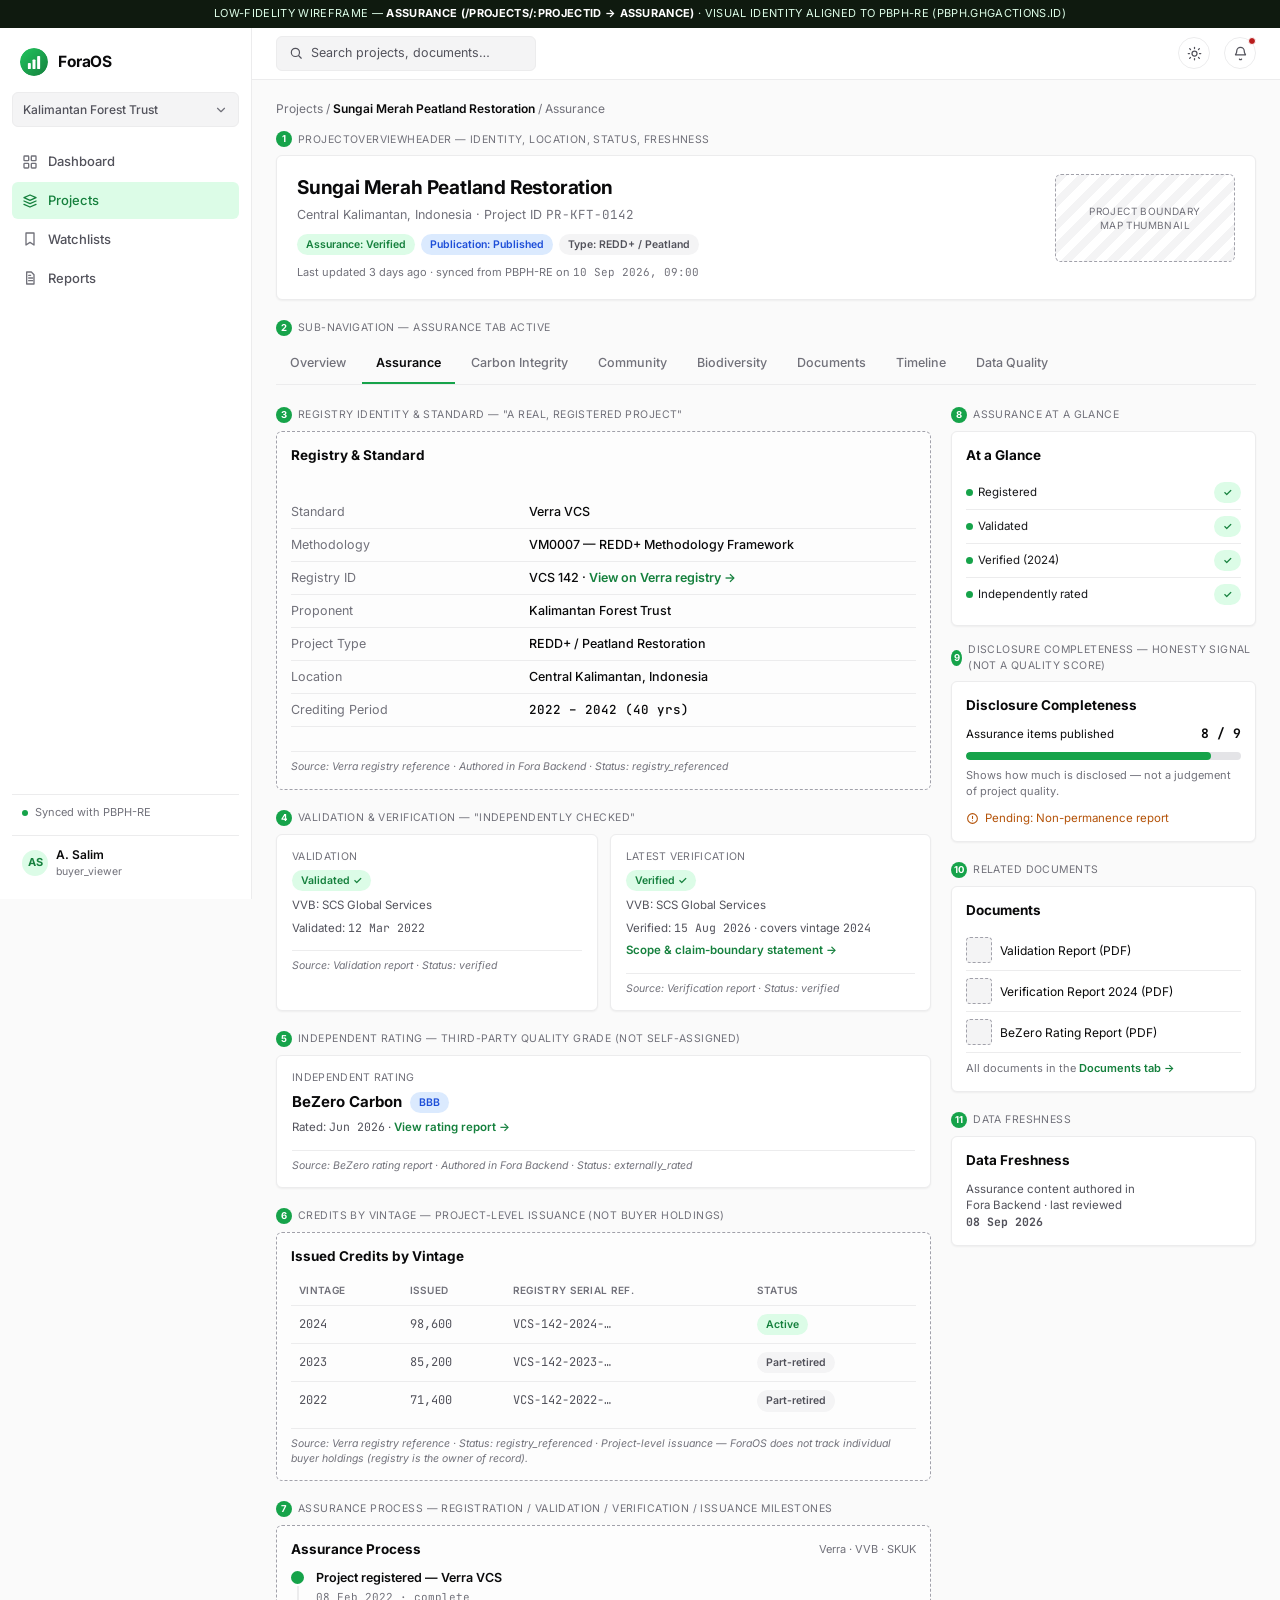
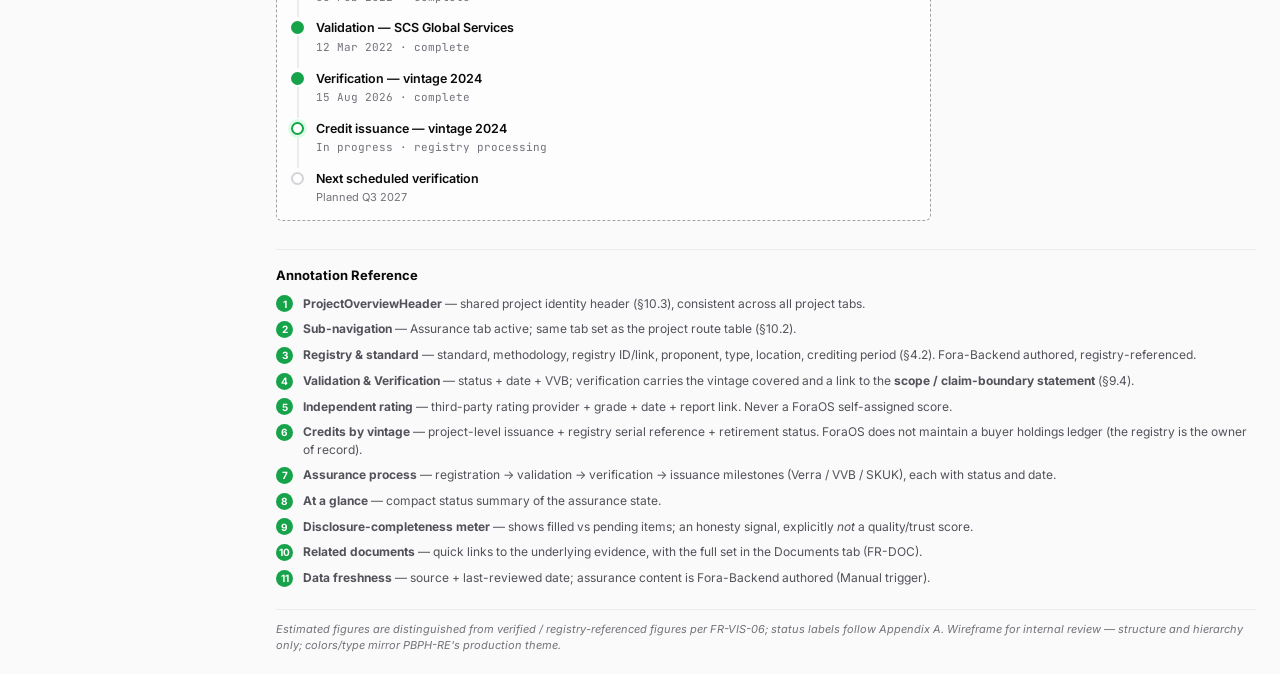
==== assurance.html @ b7bf6616 "chore: baseline prototype before watchlist feature" ====
<!DOCTYPE html>
<html lang="en">
<head>
<meta charset="UTF-8">
<meta name="viewport" content="width=device-width, initial-scale=1.0">
<title>Wireframe — Assurance | ForaOS Buyer Platform</title>
<link rel="icon" type="image/svg+xml" href="data:image/svg+xml,%3Csvg%20xmlns%3D%22http%3A//www.w3.org/2000/svg%22%20viewBox%3D%220%200%2032%2032%22%3E%3Ccircle%20cx%3D%2216%22%20cy%3D%2216%22%20r%3D%2216%22%20fill%3D%22%2316a34a%22/%3E%3Crect%20x%3D%229%22%20y%3D%2217%22%20width%3D%223.4%22%20height%3D%227%22%20rx%3D%221%22%20fill%3D%22%23fff%22/%3E%3Crect%20x%3D%2214.3%22%20y%3D%2213%22%20width%3D%223.4%22%20height%3D%2211%22%20rx%3D%221%22%20fill%3D%22%23fff%22/%3E%3Crect%20x%3D%2219.6%22%20y%3D%229%22%20width%3D%223.4%22%20height%3D%2215%22%20rx%3D%221%22%20fill%3D%22%23fff%22/%3E%3C/svg%3E">
<link rel="preconnect" href="https://fonts.googleapis.com">
<link rel="preconnect" href="https://fonts.gstatic.com" crossorigin>
<link href="https://fonts.googleapis.com/css2?family=Inter:wght@400;500;600;700&family=JetBrains+Mono:wght@400;500;600&display=swap" rel="stylesheet">
<link rel="stylesheet" href="./style.css">
</head>
<body>

<div class="wf-chrome-note">Low-fidelity wireframe &mdash; <strong>Assurance (/projects/:projectId &rarr; Assurance)</strong> &middot; visual identity aligned to PBPH-RE (pbph.ghgactions.id)</div>

<div class="shell">
  <aside class="sidebar">
    <div class="sidebar-brand">
      <svg class="brand-mark" viewBox="0 0 32 32" aria-label="ForaOS">
        <defs>
          <linearGradient id="mark3" x1="0" y1="0" x2="1" y2="1">
            <stop offset="0" stop-color="#22c55e"/>
            <stop offset="1" stop-color="#15803d"/>
          </linearGradient>
        </defs>
        <circle cx="16" cy="16" r="16" fill="url(#mark3)"/>
        <rect x="9" y="17" width="3.4" height="7" rx="1" fill="#fff"/>
        <rect x="14.3" y="13" width="3.4" height="11" rx="1" fill="#fff"/>
        <rect x="19.6" y="9" width="3.4" height="15" rx="1" fill="#fff"/>
      </svg>
      <div class="wordmark">ForaOS</div>
    </div>

    <div class="org-switch">
      Kalimantan Forest Trust
      <svg viewBox="0 0 24 24" fill="none" stroke="currentColor" stroke-width="2" stroke-linecap="round" stroke-linejoin="round"><path d="M6 9l6 6 6-6"/></svg>
    </div>

    <nav class="sidebar-nav">
      <a href="index.html">
        <svg viewBox="0 0 24 24" fill="none" stroke="currentColor" stroke-width="2" stroke-linecap="round" stroke-linejoin="round"><rect x="3" y="3" width="7" height="7" rx="1"/><rect x="14" y="3" width="7" height="7" rx="1"/><rect x="3" y="14" width="7" height="7" rx="1"/><rect x="14" y="14" width="7" height="7" rx="1"/></svg>
        Dashboard
      </a>
      <a class="active" href="project-overview.html">
        <svg viewBox="0 0 24 24" fill="none" stroke="currentColor" stroke-width="2" stroke-linecap="round" stroke-linejoin="round"><path d="M3 7l9-4 9 4-9 4-9-4z"/><path d="M3 12l9 4 9-4"/><path d="M3 17l9 4 9-4"/></svg>
        Projects
      </a>
      <a href="#">
        <svg viewBox="0 0 24 24" fill="none" stroke="currentColor" stroke-width="2" stroke-linecap="round" stroke-linejoin="round"><path d="M6 3h12v18l-6-4-6 4V3z"/></svg>
        Watchlists
      </a>
      <a href="#">
        <svg viewBox="0 0 24 24" fill="none" stroke="currentColor" stroke-width="2" stroke-linecap="round" stroke-linejoin="round"><path d="M7 3h7l4 4v14H7V3z"/><path d="M10 12h6M10 16h6M10 8h3"/></svg>
        Reports
      </a>
    </nav>

    <div class="sidebar-spacer"></div>

    <div class="sidebar-sync"><span class="pulse"></span> Synced with PBPH-RE</div>
    <div class="sidebar-user">
      <div class="avatar">AS</div>
      <div>
        <div class="who">A. Salim</div>
        <div class="role">buyer_viewer</div>
      </div>
    </div>
  </aside>

  <div class="main">
    <div class="topbar-slim">
      <div class="search-box">
        <svg viewBox="0 0 24 24" fill="none" stroke="currentColor" stroke-width="2" stroke-linecap="round" stroke-linejoin="round"><circle cx="11" cy="11" r="7"/><path d="M21 21l-4.3-4.3"/></svg>
        Search projects, documents…
      </div>
      <div class="topbar-right">
        <button class="icon-btn" id="theme-toggle" type="button" aria-label="Toggle dark mode" onclick="document.documentElement.classList.toggle('dark')" style="background:none;padding:0;font:inherit;">
          <svg viewBox="0 0 24 24" fill="none" stroke="currentColor" stroke-width="2" stroke-linecap="round" stroke-linejoin="round"><circle cx="12" cy="12" r="4"/><path d="M12 2v2M12 20v2M4.2 4.2l1.4 1.4M18.4 18.4l1.4 1.4M2 12h2M20 12h2M4.2 19.8l1.4-1.4M18.4 5.6l1.4-1.4"/></svg>
        </button>
        <div class="icon-btn">
          <svg viewBox="0 0 24 24" fill="none" stroke="currentColor" stroke-width="2" stroke-linecap="round" stroke-linejoin="round"><path d="M18 8a6 6 0 10-12 0c0 4-2 5-2 6h16c0-1-2-2-2-6z"/><path d="M10.3 21a2 2 0 003.4 0"/></svg>
          <span class="dot"></span>
        </div>
      </div>
    </div>

    <main class="page">

      <div class="breadcrumb">Projects / <span class="cur">Sungai Merah Peatland Restoration</span> / Assurance</div>

      <div class="wf-tag"><span class="badge">1</span> ProjectOverviewHeader — identity, location, status, freshness</div>
      <div class="ov-header">
        <div style="flex:1;">
          <div class="name">Sungai Merah Peatland Restoration</div>
          <div class="loc">Central Kalimantan, Indonesia &middot; Project ID <span class="mono">PR-KFT-0142</span></div>
          <div class="badge-row">
            <span class="chip good">Assurance: Verified</span>
            <span class="chip info">Publication: Published</span>
            <span class="chip neutral">Type: REDD+ / Peatland</span>
          </div>
          <div class="meta">Last updated 3 days ago &middot; synced from PBPH-RE on <span class="mono">10 Sep 2026, 09:00</span></div>
        </div>
        <div class="hero-thumb">Project boundary<br>map thumbnail</div>
      </div>

      <div class="wf-tag"><span class="badge">2</span> Sub-navigation — Assurance tab active</div>
      <nav class="tabs">
        <a href="project-overview.html">Overview</a>
        <a class="active" href="assurance.html">Assurance</a>
        <a href="carbon-integrity.html">Carbon Integrity</a>
        <a href="community.html">Community</a>
        <a href="biodiversity.html">Biodiversity</a>
        <a href="documents.html">Documents</a>
        <a href="timeline.html">Timeline</a>
        <a href="data-quality.html">Data Quality</a>
      </nav>

      <div class="layout-2col">
        <!-- main column -->
        <div class="stack">

          <!-- Registry & standard -->
          <div>
            <div class="wf-tag"><span class="badge">3</span> Registry identity &amp; standard — "a real, registered project"</div>
            <div class="frame stack">
              <div class="section-title">Registry &amp; Standard</div>
              <table class="facts-table">
                <tr><td class="k">Standard</td><td class="v">Verra VCS</td></tr>
                <tr><td class="k">Methodology</td><td class="v">VM0007 — REDD+ Methodology Framework</td></tr>
                <tr><td class="k">Registry ID</td><td class="v">VCS 142 &middot; <span class="link" style="color:var(--accent-text);font-weight:600;">View on Verra registry →</span></td></tr>
                <tr><td class="k">Proponent</td><td class="v">Kalimantan Forest Trust</td></tr>
                <tr><td class="k">Project Type</td><td class="v">REDD+ / Peatland Restoration</td></tr>
                <tr><td class="k">Location</td><td class="v">Central Kalimantan, Indonesia</td></tr>
                <tr><td class="k">Crediting Period</td><td class="v mono">2022 – 2042 (40 yrs)</td></tr>
              </table>
              <div class="src-line">Source: Verra registry reference &middot; Authored in Fora Backend &middot; Status: registry_referenced</div>
            </div>
          </div>

          <!-- Validation & verification -->
          <div>
            <div class="wf-tag"><span class="badge">4</span> Validation &amp; Verification — "independently checked"</div>
            <div class="assr-grid">
              <div class="assr-card">
                <div class="assr-label">Validation</div>
                <div class="assr-value"><span class="chip good">Validated ✓</span></div>
                <div class="assr-sub">VVB: SCS Global Services</div>
                <div class="assr-sub">Validated: <span class="mono">12 Mar 2022</span></div>
                <div class="src-line">Source: Validation report &middot; Status: verified</div>
              </div>
              <div class="assr-card">
                <div class="assr-label">Latest Verification</div>
                <div class="assr-value"><span class="chip good">Verified ✓</span></div>
                <div class="assr-sub">VVB: SCS Global Services</div>
                <div class="assr-sub">Verified: <span class="mono">15 Aug 2026</span> &middot; covers vintage <span class="mono">2024</span></div>
                <div class="assr-sub"><span class="link" style="color:var(--accent-text);font-weight:600;">Scope &amp; claim-boundary statement →</span></div>
                <div class="src-line">Source: Verification report &middot; Status: verified</div>
              </div>
            </div>
          </div>

          <!-- Rating -->
          <div>
            <div class="wf-tag"><span class="badge">5</span> Independent rating — third-party quality grade (not self-assigned)</div>
            <div class="assr-card">
              <div class="assr-label">Independent Rating</div>
              <div class="assr-value">BeZero Carbon <span class="chip info">BBB</span></div>
              <div class="assr-sub">Rated: <span class="mono">Jun 2026</span> &middot; <span class="link" style="color:var(--accent-text);font-weight:600;">View rating report →</span></div>
              <div class="src-line">Source: BeZero rating report &middot; Authored in Fora Backend &middot; Status: externally_rated</div>
            </div>
          </div>

          <!-- Credits by vintage -->
          <div>
            <div class="wf-tag"><span class="badge">6</span> Credits by vintage — project-level issuance (not buyer holdings)</div>
            <div class="frame">
              <div class="section-title">Issued Credits by Vintage</div>
              <table class="data-table">
                <thead>
                  <tr><th>Vintage</th><th>Issued</th><th>Registry serial ref.</th><th>Status</th></tr>
                </thead>
                <tbody>
                  <tr><td class="mono">2024</td><td class="mono">98,600</td><td class="mono">VCS-142-2024-…</td><td><span class="chip good">Active</span></td></tr>
                  <tr><td class="mono">2023</td><td class="mono">85,200</td><td class="mono">VCS-142-2023-…</td><td><span class="chip neutral">Part-retired</span></td></tr>
                  <tr><td class="mono">2022</td><td class="mono">71,400</td><td class="mono">VCS-142-2022-…</td><td><span class="chip neutral">Part-retired</span></td></tr>
                </tbody>
              </table>
              <div class="src-line">Source: Verra registry reference &middot; Status: registry_referenced &middot; Project-level issuance — ForaOS does not track individual buyer holdings (registry is the owner of record).</div>
            </div>
          </div>

          <!-- Assurance process -->
          <div>
            <div class="wf-tag"><span class="badge">7</span> Assurance process — registration / validation / verification / issuance milestones</div>
            <div class="frame">
              <div class="section-title">Assurance Process <span class="hint">Verra · VVB · SKUK</span></div>
              <div class="proc">
                <div class="proc-step">
                  <div class="proc-rail"><span class="proc-dot"></span><span class="proc-line"></span></div>
                  <div class="proc-body"><div class="proc-title">Project registered — Verra VCS</div><div class="proc-meta mono">08 Feb 2022 · complete</div></div>
                </div>
                <div class="proc-step">
                  <div class="proc-rail"><span class="proc-dot"></span><span class="proc-line"></span></div>
                  <div class="proc-body"><div class="proc-title">Validation — SCS Global Services</div><div class="proc-meta mono">12 Mar 2022 · complete</div></div>
                </div>
                <div class="proc-step">
                  <div class="proc-rail"><span class="proc-dot"></span><span class="proc-line"></span></div>
                  <div class="proc-body"><div class="proc-title">Verification — vintage 2024</div><div class="proc-meta mono">15 Aug 2026 · complete</div></div>
                </div>
                <div class="proc-step">
                  <div class="proc-rail"><span class="proc-dot active"></span><span class="proc-line"></span></div>
                  <div class="proc-body"><div class="proc-title">Credit issuance — vintage 2024</div><div class="proc-meta mono">In progress · registry processing</div></div>
                </div>
                <div class="proc-step">
                  <div class="proc-rail"><span class="proc-dot pending"></span><span class="proc-line"></span></div>
                  <div class="proc-body"><div class="proc-title">Next scheduled verification</div><div class="proc-meta">Planned Q3 2027</div></div>
                </div>
              </div>
            </div>
          </div>

        </div>

        <!-- sidebar -->
        <div class="stack">

          <div>
            <div class="wf-tag"><span class="badge">8</span> Assurance at a glance</div>
            <div class="panel">
              <div class="section-title">At a Glance</div>
              <table class="fresh-table">
                <tr><td class="pkg"><span class="status-dot good"></span>Registered</td><td class="stamp"><span class="chip good">✓</span></td></tr>
                <tr><td class="pkg"><span class="status-dot good"></span>Validated</td><td class="stamp"><span class="chip good">✓</span></td></tr>
                <tr><td class="pkg"><span class="status-dot good"></span>Verified (2024)</td><td class="stamp"><span class="chip good">✓</span></td></tr>
                <tr><td class="pkg"><span class="status-dot good"></span>Independently rated</td><td class="stamp"><span class="chip good">✓</span></td></tr>
              </table>
            </div>
          </div>

          <div>
            <div class="wf-tag"><span class="badge">9</span> Disclosure completeness — honesty signal (not a quality score)</div>
            <div class="panel">
              <div class="section-title">Disclosure Completeness</div>
              <div class="meter">
                <div class="meter-head"><span>Assurance items published</span><span class="count mono">8 / 9</span></div>
                <div class="meter-track"><div class="meter-fill" style="width:89%;"></div></div>
                <div class="meter-note">Shows how much is disclosed — not a judgement of project quality.</div>
                <div class="meter-pending">
                  <svg viewBox="0 0 24 24" width="13" height="13" fill="none" stroke="currentColor" stroke-width="2" stroke-linecap="round" stroke-linejoin="round"><circle cx="12" cy="12" r="9"/><path d="M12 8v4M12 16h.01"/></svg>
                  Pending: Non-permanence report
                </div>
              </div>
            </div>
          </div>

          <div>
            <div class="wf-tag"><span class="badge">10</span> Related documents</div>
            <div class="panel">
              <div class="section-title">Documents</div>
              <div class="watch-row"><span class="watch-thumb"></span>Validation Report (PDF)</div>
              <div class="watch-row"><span class="watch-thumb"></span>Verification Report 2024 (PDF)</div>
              <div class="watch-row"><span class="watch-thumb"></span>BeZero Rating Report (PDF)</div>
              <div style="font-size:11px;color:var(--gray-500);margin-top:8px;">All documents in the <span class="link" style="color:var(--accent-text);font-weight:600;">Documents tab →</span></div>
            </div>
          </div>

          <div>
            <div class="wf-tag"><span class="badge">11</span> Data freshness</div>
            <div class="panel">
              <div class="section-title">Data Freshness</div>
              <div style="font-size:11.5px;color:var(--gray-700);">Assurance content authored in<br>Fora Backend · last reviewed<br><strong class="mono">08 Sep 2026</strong></div>
            </div>
          </div>

        </div>
      </div>

      <div class="legend">
        <h2>Annotation Reference</h2>
        <ol>
          <li><span class="badge">1</span><div><strong>ProjectOverviewHeader</strong> — shared project identity header (§10.3), consistent across all project tabs.</div></li>
          <li><span class="badge">2</span><div><strong>Sub-navigation</strong> — Assurance tab active; same tab set as the project route table (§10.2).</div></li>
          <li><span class="badge">3</span><div><strong>Registry &amp; standard</strong> — standard, methodology, registry ID/link, proponent, type, location, crediting period (§4.2). Fora-Backend authored, registry-referenced.</div></li>
          <li><span class="badge">4</span><div><strong>Validation &amp; Verification</strong> — status + date + VVB; verification carries the vintage covered and a link to the <strong>scope / claim-boundary statement</strong> (§9.4).</div></li>
          <li><span class="badge">5</span><div><strong>Independent rating</strong> — third-party rating provider + grade + date + report link. Never a ForaOS self-assigned score.</div></li>
          <li><span class="badge">6</span><div><strong>Credits by vintage</strong> — project-level issuance + registry serial reference + retirement status. ForaOS does not maintain a buyer holdings ledger (the registry is the owner of record).</div></li>
          <li><span class="badge">7</span><div><strong>Assurance process</strong> — registration → validation → verification → issuance milestones (Verra / VVB / SKUK), each with status and date.</div></li>
          <li><span class="badge">8</span><div><strong>At a glance</strong> — compact status summary of the assurance state.</div></li>
          <li><span class="badge">9</span><div><strong>Disclosure-completeness meter</strong> — shows filled vs pending items; an honesty signal, explicitly <em>not</em> a quality/trust score.</div></li>
          <li><span class="badge">10</span><div><strong>Related documents</strong> — quick links to the underlying evidence, with the full set in the Documents tab (FR-DOC).</div></li>
          <li><span class="badge">11</span><div><strong>Data freshness</strong> — source + last-reviewed date; assurance content is Fora-Backend authored (Manual trigger).</div></li>
        </ol>
      </div>

      <div class="disclosure">Estimated figures are distinguished from verified / registry-referenced figures per FR-VIS-06; status labels follow Appendix A. Wireframe for internal review — structure and hierarchy only; colors/type mirror PBPH-RE's production theme.</div>
    </main>
  </div>
</div>

</body>
</html>
---- style.css ----
/* ForaOS Buyer Platform -- wireframe stylesheet
   Visual identity aligned to the PBPH-RE platform (pbph.ghgactions.id):
   shadcn/ui token system, Inter + JetBrains Mono, green primary, 6px radius.
   Structure/placeholders stay low-fi (dashed boxes, skeleton lines) since
   this is still a wireframe, not final production styling. */

:root {
  /* neutrals -- zinc scale, matches PBPH-RE's --background/--foreground/--muted */
  --bg: #fafafa;
  --surface: #ffffff;
  --ink: #0a0a0b;
  --gray-900: #18181b;
  --gray-700: #52525b;
  --gray-500: #71717a;   /* == PBPH-RE --muted-foreground */
  --gray-400: #a1a1aa;
  --gray-300: #d4d4d8;
  --gray-200: #e4e4e7;
  --gray-100: #f4f4f5;   /* == PBPH-RE --muted / --secondary */
  --border-c: #ececed;   /* == PBPH-RE --border (0 0% 94%) */
  --line: #a1a1aa;       /* dashed wireframe-placeholder stroke, needs more contrast than --border-c */

  /* brand -- PBPH-RE primary is HSL(142 76% 36%) = Tailwind green-600 */
  --accent: #16a34a;
  --accent-hover: #15803d;
  --accent-soft: #dcfce7;
  --accent-text: #15803d;

  /* semantic status, matching PBPH-RE's warning / destructive / info tokens.
     Text shades darkened one step from the raw PBPH-RE hue to clear WCAG AA
     (4.5:1) on their soft backgrounds -- the soft bg tones are unchanged. */
  --warn: #b45309;
  --warn-soft: #fef3c7;
  --danger: #b91c1c;
  --danger-soft: #fee2e2;
  --info: #1d4ed8;
  --info-soft: #dbeafe;

  --radius: 6px; /* == PBPH-RE --radius: .375rem */
  --font: "Inter", -apple-system, "Segoe UI", sans-serif;
  --font-mono: "JetBrains Mono", "Fira Code", monospace; /* PBPH-RE --font-mono, used for data readouts */
  --shadow-sm: 0 1px 2px 0 rgb(0 0 0 / 0.05);

  color-scheme: light;
}
body { transition: background-color .15s ease, color .15s ease; }

/* Dark theme -- PBPH-RE ships a shadcn .dark{} token block; mirrored here as
   html.dark so the toggle matches the reference app's own strategy.
   Text shades on soft badges are one step lighter than light-mode so they still
   clear 4.5:1 against the dark surfaces (see contrast notes in PR). */
html.dark {
  color-scheme: dark;
  --bg: #0a0a0b;
  --surface: #121214;
  --ink: #f4f4f5;
  --gray-900: #f4f4f5;
  --gray-700: #d4d4d8;
  --gray-500: #a1a1aa;
  --gray-400: #71717a;
  --gray-300: #3f3f46;
  --gray-200: #27272a;
  --gray-100: #18181b;
  --border-c: #27272a;
  --line: #52525b;

  --accent: #22c55e;
  --accent-hover: #4ade80;
  --accent-soft: rgba(34, 197, 94, 0.16);
  --accent-text: #4ade80;

  --warn: #fbbf24;
  --warn-soft: rgba(245, 158, 11, 0.16);
  --danger: #f87171;
  --danger-soft: rgba(239, 68, 68, 0.16);
  --info: #60a5fa;
  --info-soft: rgba(59, 130, 246, 0.16);

  --shadow-sm: 0 1px 2px 0 rgb(0 0 0 / 0.4);
}
html.dark body { background: var(--bg); }
html.dark .map-thumb, html.dark .map-block, html.dark .hero-thumb, html.dark .watch-thumb, html.dark .chart-block {
  background: repeating-linear-gradient(135deg, var(--gray-100), var(--gray-100) 8px, var(--surface) 8px, var(--surface) 16px);
}
html.dark .wf-chrome-note { background: #06120a; color: #86efac; }

* { box-sizing: border-box; }
html, body { margin: 0; padding: 0; }
body {
  font-family: var(--font);
  background: var(--bg);
  color: var(--ink);
  font-size: 14px;
  line-height: 1.45;
  -webkit-font-smoothing: antialiased;
}

a { color: inherit; text-decoration: none; }
.mono { font-family: var(--font-mono); font-variant-numeric: tabular-nums; }

/* ---------- shell chrome ---------- */
.wf-chrome-note {
  background: #0f1a0f;
  color: #dcfce7;
  font-size: 11px;
  letter-spacing: .03em;
  text-transform: uppercase;
  text-align: center;
  padding: 6px 12px;
}
.wf-chrome-note strong { color: #fff; }

.shell { display: flex; min-height: calc(100vh - 29px); }

/* ---------- sidebar (mirrors PBPH-RE's shadcn sidebar tokens) ---------- */
.sidebar {
  width: 252px;
  flex-shrink: 0;
  background: var(--surface);
  border-right: 1px solid var(--border-c);
  display: flex;
  flex-direction: column;
  padding: 16px 12px;
  position: sticky;
  top: 0;
  height: calc(100vh - 29px);
}
.sidebar-brand { display: flex; align-items: center; gap: 10px; padding: 4px 8px 16px; }
.brand-mark { width: 28px; height: 28px; border-radius: 50%; flex-shrink: 0; }
.wordmark { font-weight: 700; font-size: 15.5px; letter-spacing: -0.01em; }

.org-switch {
  display: flex; align-items: center; justify-content: space-between; gap: 6px;
  font-size: 12px; color: var(--gray-700); font-weight: 500;
  border: 1px solid var(--border-c); border-radius: var(--radius);
  padding: 8px 10px; background: var(--gray-100); margin-bottom: 16px;
  cursor: pointer; transition: border-color .12s ease;
}
.org-switch:hover { border-color: var(--gray-300); }
.org-switch svg { width: 14px; height: 14px; color: var(--gray-500); flex-shrink: 0; }

.sidebar-nav { display: flex; flex-direction: column; gap: 2px; }
.sidebar-nav a {
  display: flex; align-items: center; gap: 10px; font-size: 13px; font-weight: 500;
  color: var(--gray-700); padding: 9px 10px; border-radius: var(--radius);
  cursor: pointer; transition: background-color .12s ease, color .12s ease;
}
.sidebar-nav a svg { width: 16px; height: 16px; color: var(--gray-500); flex-shrink: 0; transition: color .12s ease; }
.sidebar-nav a:hover:not(.active) { background: var(--gray-100); color: var(--ink); }
.sidebar-nav a.active { background: var(--accent-soft); color: var(--accent-text); }
.sidebar-nav a.active svg { color: var(--accent-text); }

.sidebar-spacer { flex: 1; }
.sidebar-sync {
  display: flex; align-items: center; gap: 7px; font-size: 11px; color: var(--gray-500);
  padding: 10px 10px; border-top: 1px solid var(--border-c);
}
.sidebar-sync .pulse { width: 6px; height: 6px; border-radius: 50%; background: var(--accent); flex-shrink: 0; }
.sidebar-user {
  display: flex; align-items: center; gap: 8px; padding: 10px 10px 4px; border-top: 1px solid var(--border-c); margin-top: 4px;
}
.sidebar-user .avatar { width: 26px; height: 26px; }
.sidebar-user .who { font-size: 12px; font-weight: 600; }
.sidebar-user .role { font-size: 10.5px; color: var(--gray-500); }

/* ---------- main column ---------- */
.main { flex: 1; min-width: 0; }
.topbar-slim {
  display: flex; align-items: center; justify-content: space-between; gap: 16px;
  height: 52px; padding: 0 24px; border-bottom: 1px solid var(--border-c);
  background: var(--surface);
}
.search-box {
  display: flex; align-items: center; gap: 8px; color: var(--gray-700); font-size: 12.5px;
  border: 1px solid var(--border-c); border-radius: var(--radius); padding: 7px 12px;
  width: 260px; background: var(--gray-100);
}
.search-box svg { width: 14px; height: 14px; flex-shrink: 0; }
.topbar-right { display: flex; align-items: center; gap: 14px; }
.icon-btn {
  width: 32px; height: 32px; border-radius: 50%;
  border: 1px solid var(--border-c); display: flex; align-items: center;
  justify-content: center; color: var(--gray-700); position: relative;
  cursor: pointer; transition: background-color .12s ease, border-color .12s ease;
}
.icon-btn:hover { background: var(--gray-100); border-color: var(--gray-300); }
.icon-btn svg { width: 15px; height: 15px; }
.icon-btn .dot {
  position: absolute; top: -1px; right: -1px; width: 8px; height: 8px;
  border-radius: 50%; background: var(--danger); border: 1.5px solid var(--surface);
}
.avatar {
  width: 30px; height: 30px; border-radius: 50%; background: var(--accent-soft); color: var(--accent-text);
  display: flex; align-items: center; justify-content: center;
  font-size: 11px; font-weight: 700;
}

/* ---------- annotation frames ---------- */
.wf-tag {
  display: inline-flex; align-items: center; gap: 6px;
  font-size: 10.5px; text-transform: uppercase; letter-spacing: .04em;
  color: var(--gray-500); margin-bottom: 8px;
}
.wf-tag .badge {
  width: 16px; height: 16px; border-radius: 50%; background: var(--accent);
  color: #fff; font-size: 9.5px; font-weight: 700; display: flex;
  align-items: center; justify-content: center; letter-spacing: 0;
}

.frame {
  border: 1px dashed var(--line);
  border-radius: var(--radius);
  padding: 14px;
  background: rgba(255,255,255,.5);
}

/* ---------- page shell ---------- */
.page { max-width: 1180px; margin: 0 auto; padding: 20px 24px; }
.page-head {
  display: flex; align-items: baseline; justify-content: space-between;
  margin-bottom: 16px; flex-wrap: wrap; gap: 8px;
}
.page-head h1 { font-size: 21px; margin: 0 0 2px; font-weight: 700; letter-spacing: -0.01em; }
.page-head .sub { font-size: 12.5px; color: var(--gray-500); margin: 0; }
.freshness {
  font-size: 11.5px; color: var(--gray-700); display: flex; align-items: center; gap: 6px;
  border: 1px solid var(--border-c); border-radius: 20px; padding: 5px 12px; background: var(--surface);
}
.freshness .pulse { width: 6px; height: 6px; border-radius: 50%; background: var(--accent); }

.breadcrumb { font-size: 12px; color: var(--gray-500); margin-bottom: 10px; }
.breadcrumb .cur { color: var(--ink); font-weight: 600; }

/* ---------- KPI row ---------- */
.kpi-row { display: grid; grid-template-columns: repeat(4, 1fr); gap: 12px; margin-bottom: 22px; }
.kpi-card {
  background: var(--surface); border: 1px solid var(--border-c); border-radius: var(--radius);
  padding: 14px 16px; box-shadow: var(--shadow-sm);
}
.kpi-label { font-size: 11px; color: var(--gray-500); text-transform: uppercase; letter-spacing: .03em; margin-bottom: 6px; }
.kpi-value { font-size: 24px; font-weight: 700; letter-spacing: -0.01em; }
.kpi-delta { font-size: 11.5px; margin-top: 4px; color: var(--gray-500); }
.kpi-delta.warn { color: var(--warn); }
.kpi-delta.good { color: var(--accent-text); }

/* ---------- layout grid ---------- */
.layout-2col { display: grid; grid-template-columns: 2.15fr 1fr; gap: 20px; align-items: start; }
.stack { display: flex; flex-direction: column; gap: 16px; }

.section-title {
  font-size: 13.5px; font-weight: 700; margin: 0 0 10px;
  display: flex; align-items: center; justify-content: space-between;
}
.section-title .hint { font-size: 11px; color: var(--gray-500); font-weight: 400; }

/* ---------- project cards ---------- */
.search-row { display: flex; gap: 8px; margin-bottom: 14px; }
.search-input, .filter-chip {
  border: 1px solid var(--border-c); border-radius: var(--radius); background: var(--surface);
  font-size: 12.5px; color: var(--gray-500); padding: 8px 12px;
}
.search-input { flex: 1; }

.project-grid { display: grid; grid-template-columns: repeat(3, 1fr); gap: 12px; }
.project-card {
  background: var(--surface); border: 1px solid var(--border-c); border-radius: var(--radius);
  overflow: hidden; display: flex; flex-direction: column; box-shadow: var(--shadow-sm);
  cursor: pointer; transition: border-color .12s ease, box-shadow .12s ease;
}
.project-card:hover { border-color: var(--gray-300); box-shadow: 0 4px 10px 0 rgb(0 0 0 / 0.06); }
html.dark .project-card:hover { box-shadow: 0 4px 14px 0 rgb(0 0 0 / 0.5); }
.map-thumb {
  height: 84px; border-bottom: 1px dashed var(--line); background:
    repeating-linear-gradient(135deg, var(--gray-100), var(--gray-100) 8px, #fff 8px, #fff 16px);
  display: flex; align-items: center; justify-content: center;
  font-size: 10.5px; color: var(--gray-500); text-transform: uppercase; letter-spacing: .04em;
}
.project-card .body { padding: 12px 14px; display: flex; flex-direction: column; gap: 8px; flex: 1; }
.project-card .name { font-size: 13.5px; font-weight: 700; }
.project-card .loc { font-size: 11.5px; color: var(--gray-500); }
.badge-row { display: flex; gap: 6px; flex-wrap: wrap; }
.chip {
  font-size: 10.5px; font-weight: 600; border-radius: 20px; padding: 3px 9px;
  display: inline-flex; align-items: center; gap: 4px;
}
.chip.good { background: var(--accent-soft); color: var(--accent-text); }
.chip.info { background: var(--info-soft); color: var(--info); }
.chip.neutral { background: var(--gray-100); color: var(--gray-700); }
.chip.warn { background: var(--warn-soft); color: var(--warn); }
.chip.danger { background: var(--danger-soft); color: var(--danger); }
.card-foot {
  margin-top: auto; display: flex; align-items: center; justify-content: space-between;
  font-size: 11px; color: var(--gray-500); border-top: 1px solid var(--border-c); padding-top: 8px;
}
.card-foot .link { color: var(--accent-text); font-weight: 600; cursor: pointer; }
.card-foot .link:hover { text-decoration: underline; }

/* ---------- sidebar panels (right-hand info panels, not primary nav) ---------- */
.panel { background: var(--surface); border: 1px solid var(--border-c); border-radius: var(--radius); padding: 14px; box-shadow: var(--shadow-sm); }
.activity-row { display: flex; gap: 10px; padding: 8px 0; border-bottom: 1px solid var(--border-c); }
.activity-row:last-child { border-bottom: none; }
.activity-dot { width: 7px; height: 7px; border-radius: 50%; background: var(--gray-400); margin-top: 5px; flex-shrink: 0; }
.activity-dot.accent { background: var(--accent); }
.activity-dot.warn { background: var(--danger); }
.activity-text { font-size: 12px; color: var(--gray-900); }
.activity-time { font-size: 10.5px; color: var(--gray-500); margin-top: 2px; }

.fresh-table { width: 100%; border-collapse: collapse; font-size: 11.5px; }
.fresh-table td { padding: 6px 0; border-bottom: 1px solid var(--border-c); }
.fresh-table tr:last-child td { border-bottom: none; }
.fresh-table .pkg { color: var(--gray-900); }
.fresh-table .stamp { color: var(--gray-500); text-align: right; }
.status-dot { width: 7px; height: 7px; border-radius: 50%; display: inline-block; margin-right: 5px; }
.status-dot.good { background: var(--accent); }
.status-dot.warn { background: var(--warn); }

.watch-row { display: flex; align-items: center; gap: 8px; padding: 7px 0; border-bottom: 1px solid var(--border-c); font-size: 12px; }
.watch-row:last-child { border-bottom: none; }
.watch-thumb { width: 26px; height: 26px; border-radius: 4px; background: var(--gray-100); border: 1px dashed var(--line); flex-shrink: 0; }

/* ---------- skeleton text (placeholder body copy) ---------- */
.sk-line { height: 9px; border-radius: 3px; background: var(--gray-200); margin-bottom: 8px; }
.sk-line.w-95 { width: 95%; }
.sk-line.w-88 { width: 88%; }
.sk-line.w-70 { width: 70%; }
.sk-line.w-60 { width: 60%; }

/* ---------- footer note ---------- */
.disclosure {
  font-size: 11px; color: var(--gray-500); border-top: 1px solid var(--border-c);
  padding-top: 12px; margin-top: 22px; font-style: italic;
}

/* ---------- legend block ---------- */
.legend {
  margin-top: 28px; border-top: 1px solid var(--border-c); padding-top: 16px;
}
.legend h2 { font-size: 13px; margin: 0 0 10px; }
.legend ol { margin: 0; padding-left: 0; list-style: none; display: grid; gap: 8px; }
.legend li { display: flex; gap: 10px; font-size: 12px; color: var(--gray-700); align-items: baseline; }
.legend .badge {
  width: 17px; height: 17px; border-radius: 50%; background: var(--accent); color: #fff;
  font-size: 10px; font-weight: 700; display: flex; align-items: center; justify-content: center;
  flex-shrink: 0;
}

/* ---------- project overview specific ---------- */
.ov-header {
  background: var(--surface); border: 1px solid var(--border-c); border-radius: var(--radius);
  padding: 18px 20px; display: flex; justify-content: space-between; gap: 20px; margin-bottom: 16px;
  box-shadow: var(--shadow-sm);
}
.ov-header .name { font-size: 19px; font-weight: 700; letter-spacing: -0.01em; }
.ov-header .loc { font-size: 12.5px; color: var(--gray-500); margin: 4px 0 10px; }
.ov-header .hero-thumb {
  width: 180px; height: 88px; flex-shrink: 0; border-radius: var(--radius);
  border: 1px dashed var(--line);
  background: repeating-linear-gradient(135deg, var(--gray-100), var(--gray-100) 8px, #fff 8px, #fff 16px);
  display: flex; align-items: center; justify-content: center;
  font-size: 10px; color: var(--gray-500); text-transform: uppercase; letter-spacing: .04em; text-align: center;
}
.ov-header .meta { font-size: 11px; color: var(--gray-500); margin-top: 10px; }

.tabs { display: flex; gap: 2px; border-bottom: 1px solid var(--border-c); margin-bottom: 18px; overflow-x: auto; }
.tabs a {
  font-size: 12.5px; color: var(--gray-500); font-weight: 500; padding: 10px 14px; border-bottom: 2px solid transparent;
  white-space: nowrap; cursor: pointer; transition: color .12s ease, border-color .12s ease;
}
.tabs a:hover:not(.active) { color: var(--gray-900); }
.tabs a.active { color: var(--ink); font-weight: 600; border-bottom-color: var(--accent); }

.facts-table { width: 100%; border-collapse: collapse; font-size: 12.5px; margin-top: 4px; }
.facts-table td { padding: 7px 0; border-bottom: 1px solid var(--border-c); vertical-align: top; }
.facts-table td.k { color: var(--gray-500); width: 38%; }
.facts-table td.v { color: var(--ink); font-weight: 500; }

.map-block {
  height: 190px; border: 1px dashed var(--line); border-radius: var(--radius);
  background: repeating-linear-gradient(135deg, var(--gray-100), var(--gray-100) 10px, #fff 10px, #fff 20px);
  display: flex; align-items: center; justify-content: center; flex-direction: column; gap: 4px;
  font-size: 11px; color: var(--gray-500); text-transform: uppercase; letter-spacing: .04em; text-align: center;
}
.map-legend { font-size: 10.5px; color: var(--gray-500); margin-top: 8px; }

.sdg-row { display: flex; gap: 8px; margin-top: 10px; flex-wrap: wrap; }
.sdg-chip {
  width: 34px; height: 34px; border-radius: 6px; background: var(--gray-100);
  border: 1px solid var(--border-c); display: flex; align-items: center; justify-content: center;
  font-size: 10px; font-weight: 700; color: var(--gray-700);
}

.metric-card { background: var(--surface); border: 1px solid var(--border-c); border-radius: var(--radius); padding: 13px 15px; box-shadow: var(--shadow-sm); }
.metric-card .label { font-size: 10.5px; text-transform: uppercase; letter-spacing: .03em; color: var(--gray-500); margin-bottom: 5px; }
.metric-card .value-row { display: flex; align-items: baseline; gap: 8px; }
.metric-card .value { font-size: 21px; font-weight: 700; }
.metric-card .unit { font-size: 11.5px; color: var(--gray-500); }
.metric-card .disclosure-line {
  font-size: 10.5px; color: var(--gray-500); font-style: italic; margin-top: 8px;
  border-top: 1px solid var(--border-c); padding-top: 7px;
}

/* ---------- assurance page ---------- */
.src-line {
  font-size: 10.5px; color: var(--gray-500); font-style: italic;
  margin-top: 8px; border-top: 1px solid var(--border-c); padding-top: 7px;
}
.assr-grid { display: grid; grid-template-columns: 1fr 1fr; gap: 12px; }
.assr-card {
  background: var(--surface); border: 1px solid var(--border-c); border-radius: var(--radius);
  padding: 14px 15px; box-shadow: var(--shadow-sm); display: flex; flex-direction: column; gap: 6px;
}
.assr-card .assr-label { font-size: 10.5px; text-transform: uppercase; letter-spacing: .03em; color: var(--gray-500); }
.assr-card .assr-value { font-size: 15px; font-weight: 700; display: flex; align-items: center; gap: 8px; }
.assr-card .assr-sub { font-size: 11.5px; color: var(--gray-700); }

/* generic data table (credits by vintage) */
.data-table { width: 100%; border-collapse: collapse; font-size: 12px; }
.data-table th {
  text-align: left; font-size: 10px; text-transform: uppercase; letter-spacing: .03em;
  color: var(--gray-500); font-weight: 600; padding: 7px 8px; border-bottom: 1px solid var(--border-c);
}
.data-table td { padding: 8px; border-bottom: 1px solid var(--border-c); }
.data-table tr:last-child td { border-bottom: none; }
.data-table .mono { color: var(--gray-700); }

/* assurance process stepper */
.proc { margin-top: 2px; }
.proc-step { display: flex; gap: 12px; }
.proc-rail { display: flex; flex-direction: column; align-items: center; }
.proc-dot {
  width: 13px; height: 13px; border-radius: 50%; border: 2px solid var(--accent);
  background: var(--accent); flex-shrink: 0; margin-top: 2px; z-index: 1;
}
.proc-dot.active { background: var(--surface); box-shadow: 0 0 0 3px var(--accent-soft); }
.proc-dot.pending { background: var(--surface); border-color: var(--gray-300); }
.proc-line { width: 2px; flex: 1; background: var(--border-c); margin: 2px 0; min-height: 14px; }
.proc-step:last-child .proc-line { display: none; }
.proc-body { padding-bottom: 14px; }
.proc-step:last-child .proc-body { padding-bottom: 0; }
.proc-title { font-size: 12.5px; font-weight: 600; }
.proc-meta { font-size: 11px; color: var(--gray-500); margin-top: 2px; }

/* disclosure-completeness meter */
.meter { display: flex; flex-direction: column; gap: 8px; }
.meter-head { display: flex; justify-content: space-between; align-items: baseline; font-size: 11.5px; }
.meter-head .count { font-weight: 700; font-size: 13px; }
.meter-track { height: 8px; border-radius: 20px; background: var(--gray-200); overflow: hidden; }
.meter-fill { height: 100%; background: var(--accent); border-radius: 20px; }
.meter-note { font-size: 11px; color: var(--gray-500); }
.meter-pending { display: flex; align-items: center; gap: 6px; font-size: 11.5px; color: var(--warn); margin-top: 2px; }

/* ---------- community page ---------- */
.redaction-note {
  display: flex; align-items: flex-start; gap: 8px;
  font-size: 11.5px; line-height: 1.45; color: var(--gray-700);
  background: var(--gray-100); border: 1px solid var(--border-c);
  border-radius: var(--radius); padding: 10px 12px; margin-top: 2px;
}
.redaction-note svg { flex-shrink: 0; margin-top: 1px; color: var(--gray-500); }
.redaction-note strong { color: var(--gray-900); }

/* ---------- carbon integrity page ---------- */
.grid-3 { display: grid; grid-template-columns: repeat(3, 1fr); gap: 12px; }
.chart-block {
  height: 150px; border: 1px dashed var(--line); border-radius: var(--radius);
  background: repeating-linear-gradient(135deg, var(--gray-100), var(--gray-100) 10px, #fff 10px, #fff 20px);
  display: flex; align-items: center; justify-content: center; flex-direction: column; gap: 4px;
  font-size: 11px; color: var(--gray-500); text-transform: uppercase; letter-spacing: .04em; text-align: center;
}
.chart-block.sm { height: 110px; }
.legend-inline { display: flex; gap: 14px; flex-wrap: wrap; font-size: 11px; color: var(--gray-700); margin-top: 8px; }
.legend-inline span { display: inline-flex; align-items: center; gap: 5px; }
.swatch { width: 10px; height: 10px; border-radius: 2px; display: inline-block; }

/* ---------- documents page ---------- */
.toolbar { display: flex; gap: 8px; align-items: center; margin-bottom: 14px; flex-wrap: wrap; }
.btn {
  font-size: 12px; font-weight: 600; border-radius: var(--radius); padding: 8px 12px;
  border: 1px solid var(--border-c); background: var(--surface); color: var(--ink);
  cursor: pointer; display: inline-flex; align-items: center; gap: 6px; white-space: nowrap;
}
.btn.primary { background: var(--accent); border-color: var(--accent); color: #fff; }
.btn svg { width: 14px; height: 14px; }
.doc-row { display: flex; align-items: center; gap: 12px; padding: 11px 0; border-bottom: 1px solid var(--border-c); }
.doc-row:last-child { border-bottom: none; }
.doc-ico { width: 30px; height: 30px; border-radius: 6px; background: var(--gray-100); color: var(--gray-500); display: flex; align-items: center; justify-content: center; flex-shrink: 0; }
.doc-main { flex: 1; min-width: 0; }
.doc-name { font-size: 12.5px; font-weight: 600; color: var(--gray-900); }
.doc-meta { font-size: 11px; color: var(--gray-500); margin-top: 2px; }
.doc-actions { display: flex; align-items: center; gap: 10px; flex-shrink: 0; }

/* ---------- timeline page ---------- */
.timeline { position: relative; padding-left: 22px; }
.timeline::before { content: ""; position: absolute; left: 6px; top: 4px; bottom: 4px; width: 2px; background: var(--border-c); }
.tl-item { position: relative; padding: 0 0 16px 0; }
.tl-item:last-child { padding-bottom: 0; }
.tl-item::before { content: ""; position: absolute; left: -19px; top: 3px; width: 10px; height: 10px; border-radius: 50%; background: var(--accent); border: 2px solid var(--surface); box-shadow: 0 0 0 1px var(--border-c); }
.tl-item.warn::before { background: var(--warn); }
.tl-item.danger::before { background: var(--danger); }
.tl-item.info::before { background: var(--info); }
.tl-date { font-size: 11px; color: var(--gray-500); font-weight: 600; }
.tl-title { font-size: 12.5px; font-weight: 600; color: var(--gray-900); margin: 1px 0 2px; }
.tl-desc { font-size: 11.5px; color: var(--gray-700); }

@media (max-width: 900px) {
  .assr-grid { grid-template-columns: 1fr; }
  .grid-3 { grid-template-columns: 1fr; }
  .shell { flex-direction: column; }
  .sidebar { width: 100%; height: auto; position: static; flex-direction: row; align-items: center; flex-wrap: wrap; }
  .sidebar-brand { padding: 4px 10px; }
  .org-switch { margin-bottom: 0; }
  .sidebar-nav { flex-direction: row; }
  .sidebar-spacer { display: none; }
  .sidebar-sync, .sidebar-user { display: none; }
  .kpi-row { grid-template-columns: repeat(2, 1fr); }
  .layout-2col { grid-template-columns: 1fr; }
  .project-grid { grid-template-columns: 1fr; }
  .search-box { display: none; }
  .ov-header { flex-direction: column; }
  .ov-header .hero-thumb { width: 100%; }
}
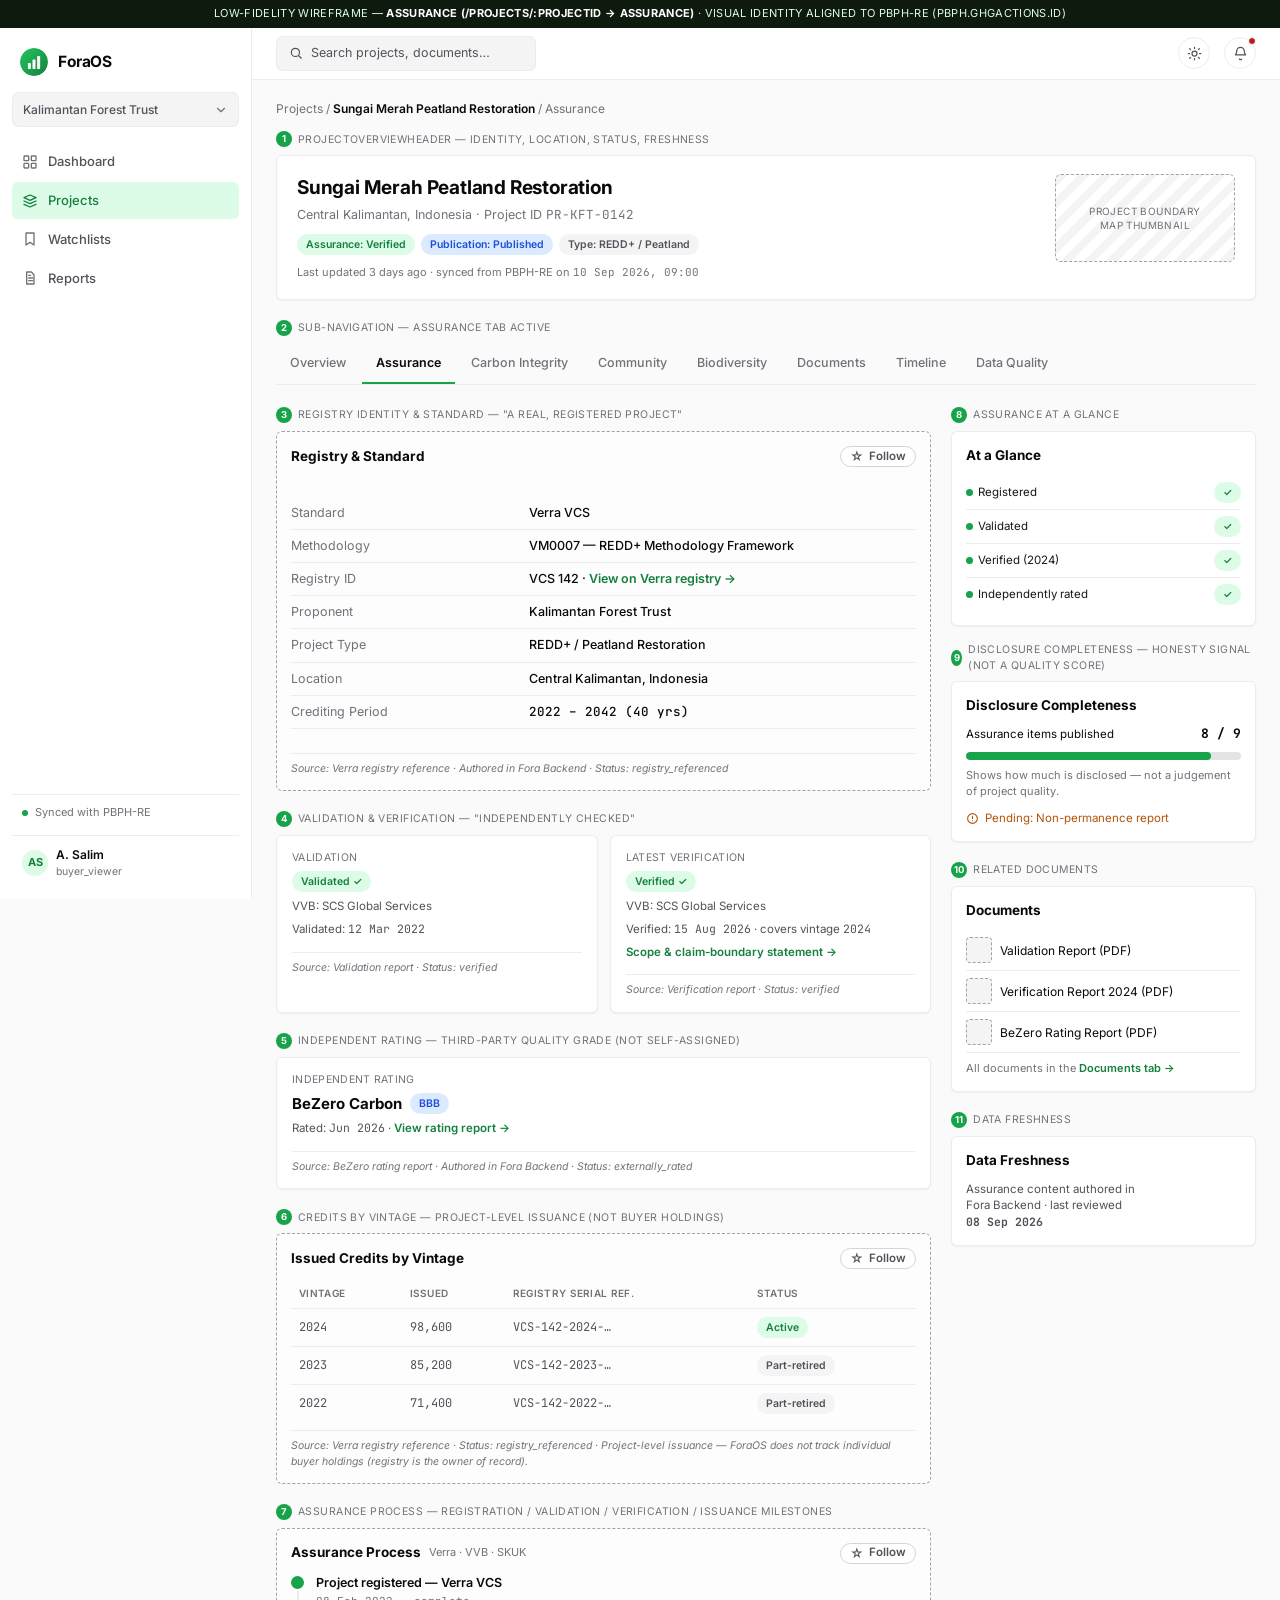
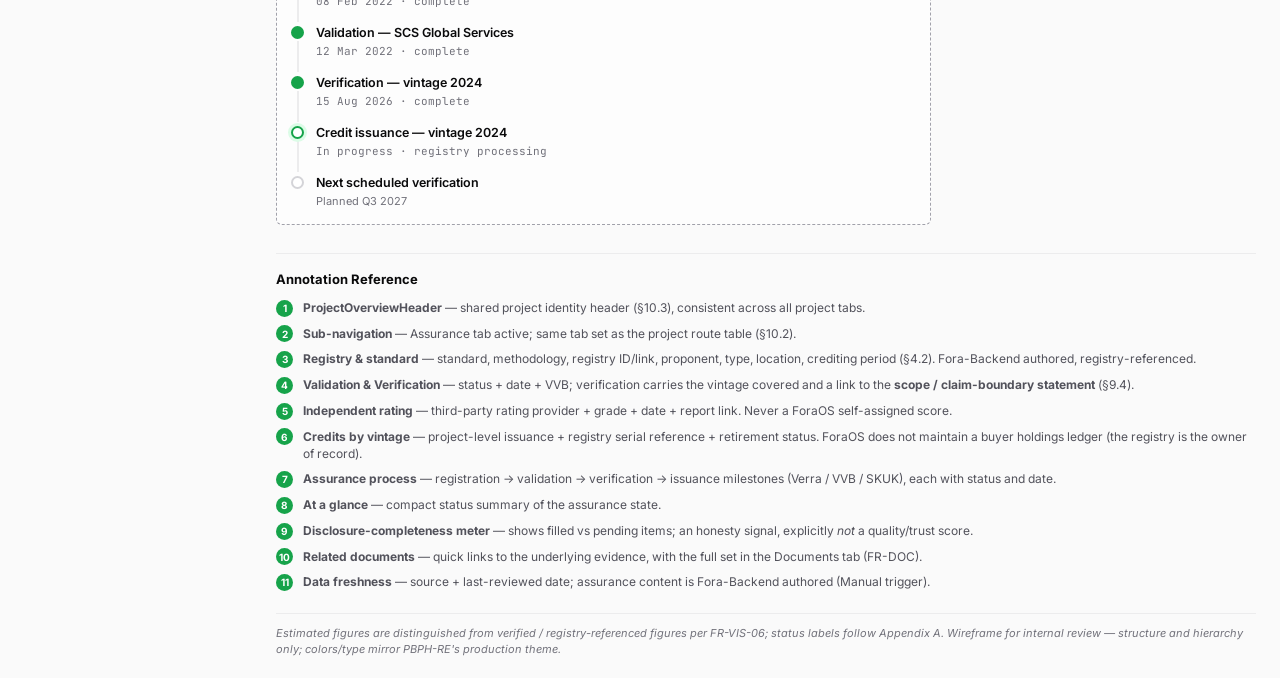
==== commit 08d94673: "feat: roll out follow tags, script, and watchlist nav link across pages" ====
--- a/assurance.html
+++ b/assurance.html
@@ -46,7 +46,7 @@
         <svg viewBox="0 0 24 24" fill="none" stroke="currentColor" stroke-width="2" stroke-linecap="round" stroke-linejoin="round"><path d="M3 7l9-4 9 4-9 4-9-4z"/><path d="M3 12l9 4 9-4"/><path d="M3 17l9 4 9-4"/></svg>
         Projects
       </a>
-      <a href="#">
+      <a href="watchlist.html">
         <svg viewBox="0 0 24 24" fill="none" stroke="currentColor" stroke-width="2" stroke-linecap="round" stroke-linejoin="round"><path d="M6 3h12v18l-6-4-6 4V3z"/></svg>
         Watchlists
       </a>
@@ -85,7 +85,7 @@
       </div>
     </div>
 
-    <main class="page">
+    <main class="page" data-project="PR-KFT-0142" data-project-name="Sungai Merah Peatland Restoration">
 
       <div class="breadcrumb">Projects / <span class="cur">Sungai Merah Peatland Restoration</span> / Assurance</div>
 
@@ -123,7 +123,7 @@
           <!-- Registry & standard -->
           <div>
             <div class="wf-tag"><span class="badge">3</span> Registry identity &amp; standard — "a real, registered project"</div>
-            <div class="frame stack">
+            <div class="frame stack" data-follow="registry-standard">
               <div class="section-title">Registry &amp; Standard</div>
               <table class="facts-table">
                 <tr><td class="k">Standard</td><td class="v">Verra VCS</td></tr>
@@ -174,7 +174,7 @@
           <!-- Credits by vintage -->
           <div>
             <div class="wf-tag"><span class="badge">6</span> Credits by vintage — project-level issuance (not buyer holdings)</div>
-            <div class="frame">
+            <div class="frame" data-follow="credits-by-vintage">
               <div class="section-title">Issued Credits by Vintage</div>
               <table class="data-table">
                 <thead>
@@ -193,7 +193,7 @@
           <!-- Assurance process -->
           <div>
             <div class="wf-tag"><span class="badge">7</span> Assurance process — registration / validation / verification / issuance milestones</div>
-            <div class="frame">
+            <div class="frame" data-follow="assurance-process">
               <div class="section-title">Assurance Process <span class="hint">Verra · VVB · SKUK</span></div>
               <div class="proc">
                 <div class="proc-step">
@@ -298,5 +298,6 @@
   </div>
 </div>
 
+<script src="./watchlist.js"></script>
 </body>
 </html>
--- a/style.css
+++ b/style.css
@@ -518,3 +518,19 @@
   .ov-header { flex-direction: column; }
   .ov-header .hero-thumb { width: 100%; }
 }
+
+/* ===== Watchlist follow button ===== */
+.section-title--followable { display:flex; align-items:center; gap:8px; }
+.follow-btn {
+  margin-left:auto; display:inline-flex; align-items:center; gap:5px;
+  padding:3px 9px; border:1px solid var(--gray-300, #d1d5db); border-radius:999px;
+  background:var(--white, #fff); font:inherit; font-size:11.5px; font-weight:600;
+  color:var(--gray-700, #374151); cursor:pointer; line-height:1; white-space:nowrap;
+}
+.follow-btn:hover { border-color:var(--accent, #16a34a); color:var(--accent-text, #15803d); }
+.follow-btn[aria-pressed="true"] {
+  border-color:var(--accent, #16a34a); color:var(--accent-text, #15803d);
+  background:var(--accent-weak, #f0fdf4);
+}
+.follow-btn .follow-star { font-size:13px; line-height:1; }
+.follow-btn--chip { margin-left:8px; }
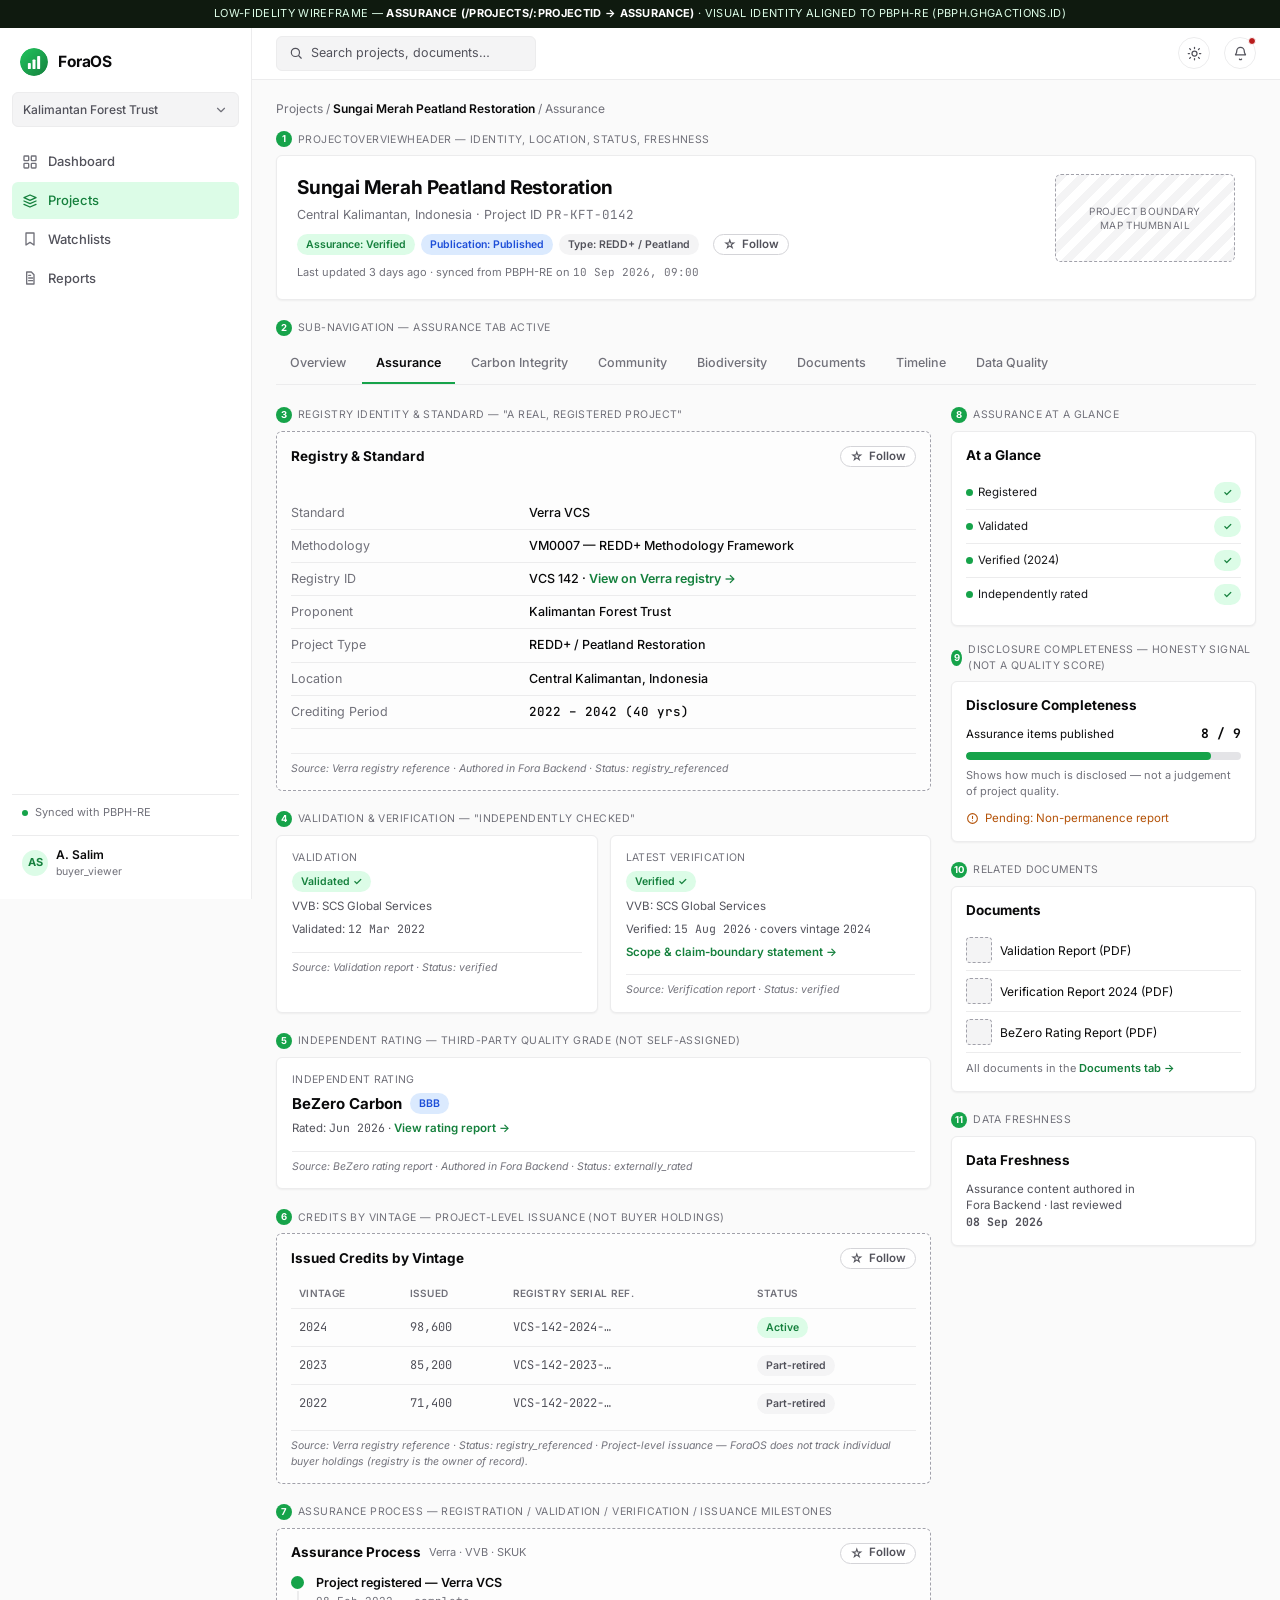
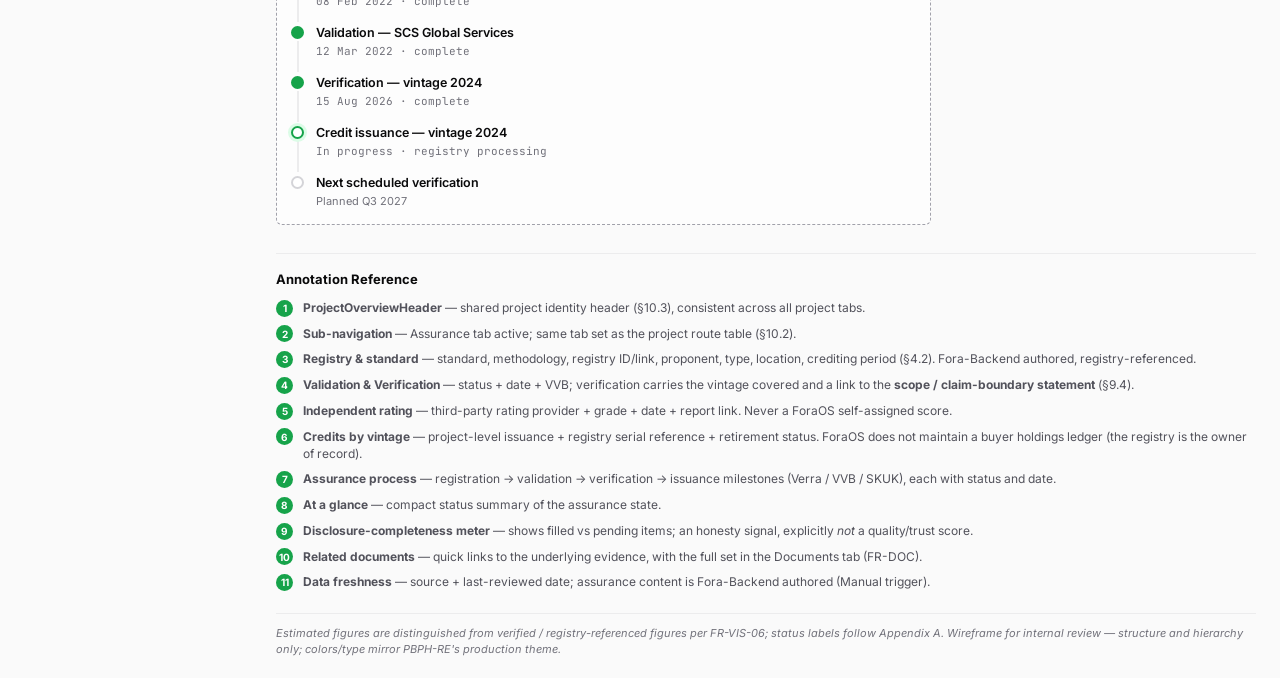
==== commit bf0453fe: "feat: project-level assurance-status follow in the header" ====
--- a/assurance.html
+++ b/assurance.html
@@ -94,7 +94,7 @@
         <div style="flex:1;">
           <div class="name">Sungai Merah Peatland Restoration</div>
           <div class="loc">Central Kalimantan, Indonesia &middot; Project ID <span class="mono">PR-KFT-0142</span></div>
-          <div class="badge-row">
+          <div class="badge-row" data-follow-project="assurance-status" data-follow-label="Assurance status">
             <span class="chip good">Assurance: Verified</span>
             <span class="chip info">Publication: Published</span>
             <span class="chip neutral">Type: REDD+ / Peatland</span>
